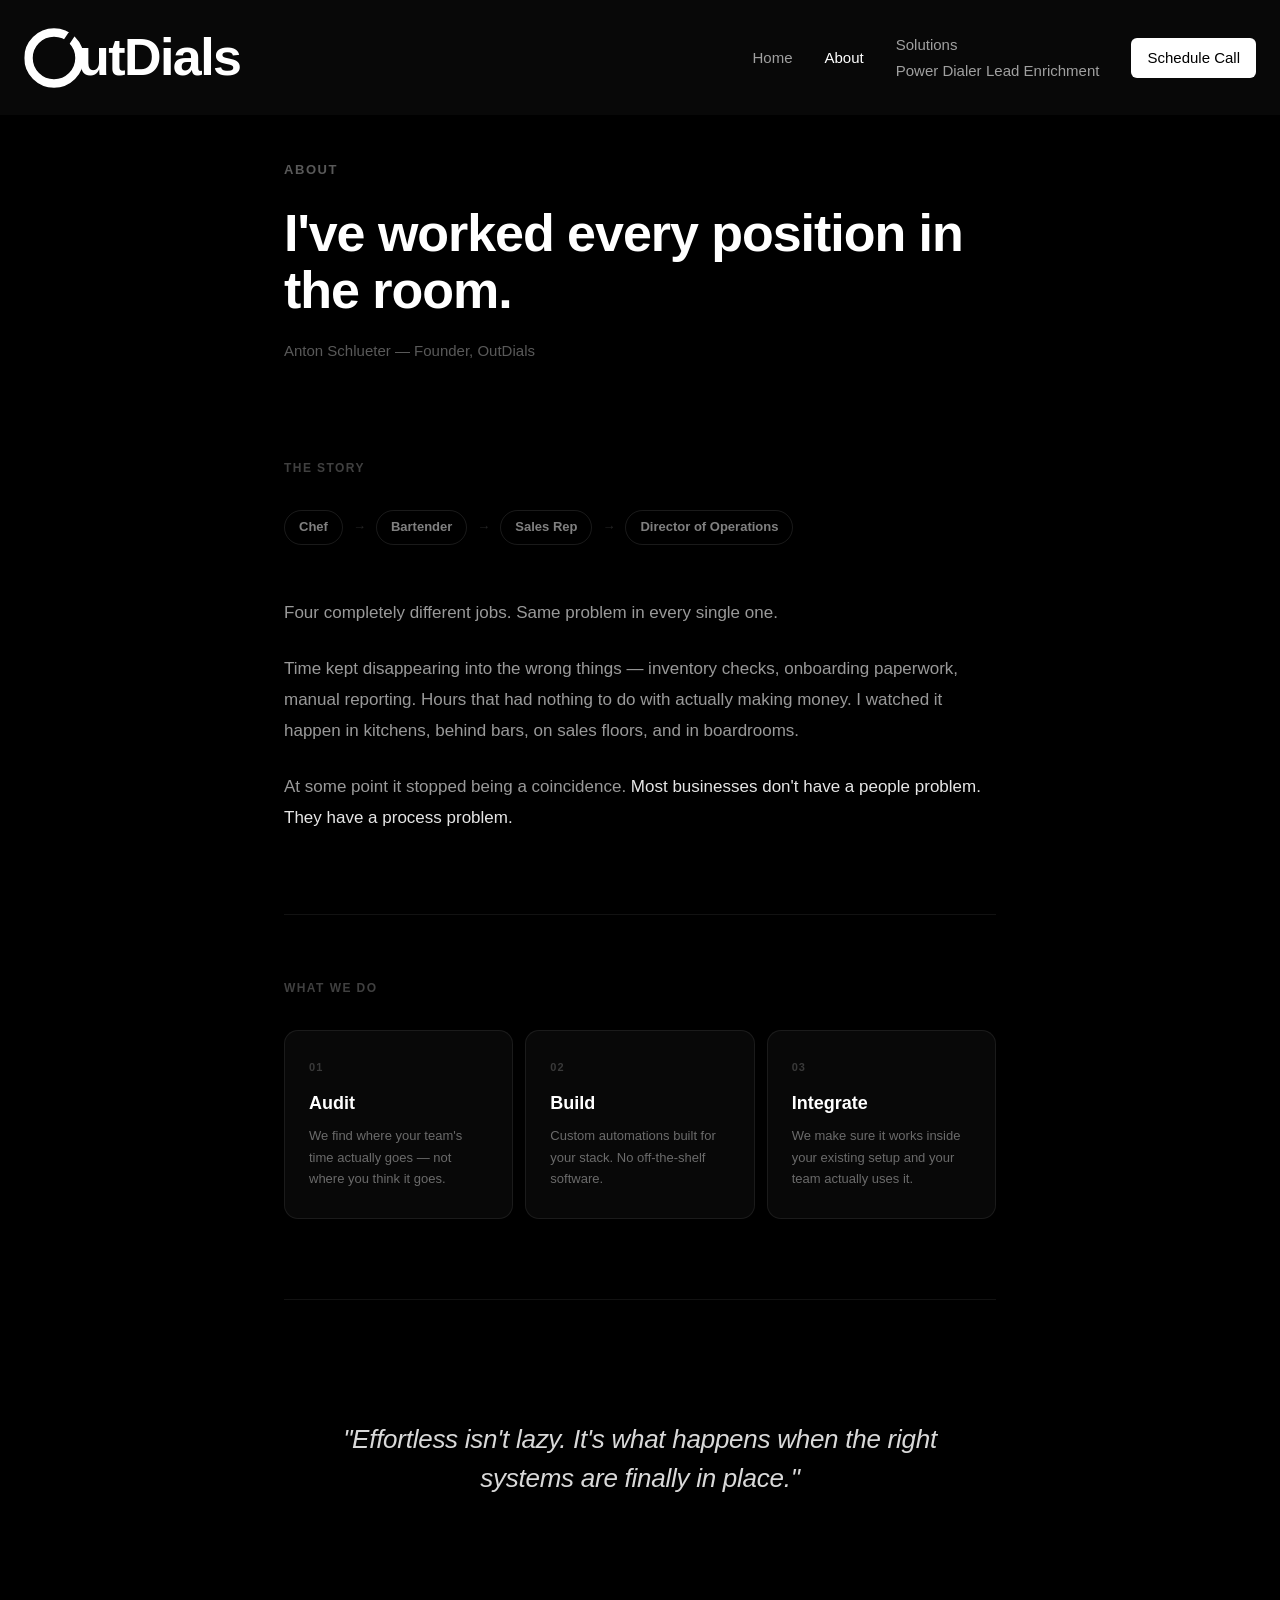
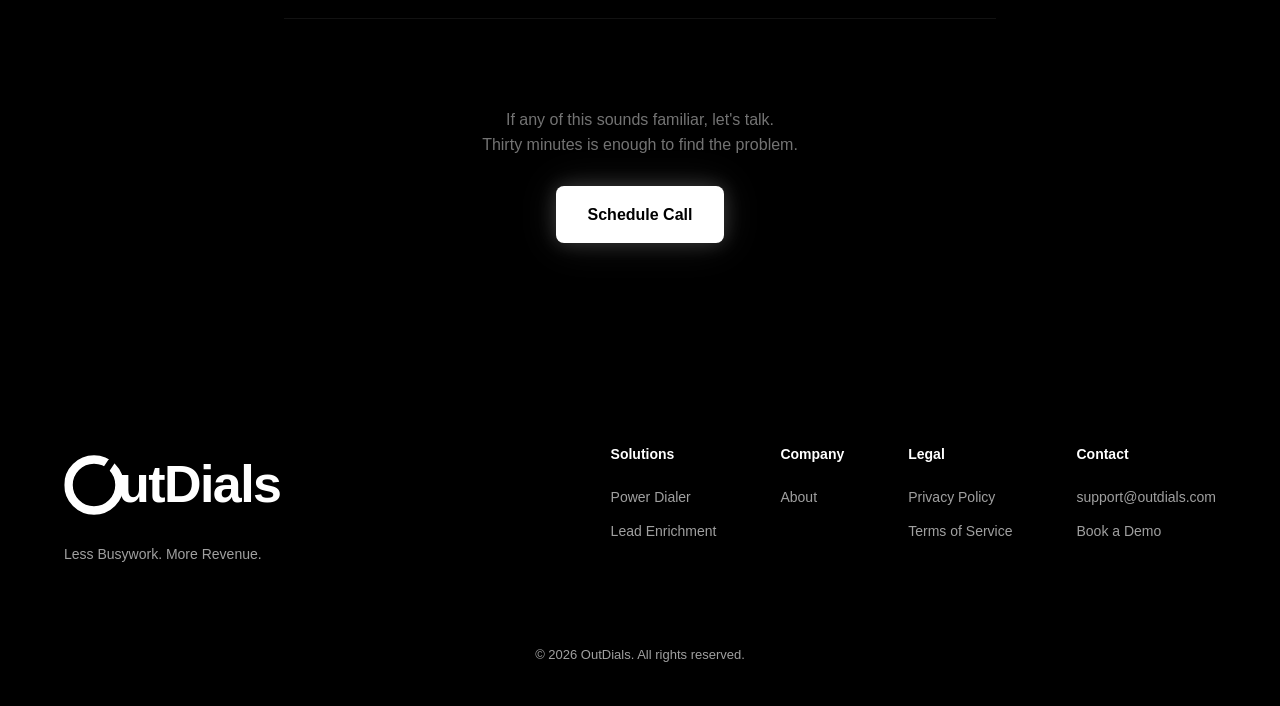
==== about.html @ f1658c29 "Update about.html" ====
<!DOCTYPE html>
<html lang="en">
<head>
    <meta charset="UTF-8">
    <meta name="viewport" content="width=device-width, initial-scale=1.0">
    <title>About — OutDials</title>
    <link rel="icon" href="icon.png">
    <link rel="stylesheet" href="styles.css">
    <style>
        /* ── Page wrapper ── */
        .about-page {
            max-width: 760px;
            margin: 0 auto;
            padding: 160px 24px 120px;
        }

        /* ── Hero ── */
        .about-hero {
            margin-bottom: 96px;
        }

        .about-hero-label {
            font-size: 13px;
            font-weight: 600;
            text-transform: uppercase;
            letter-spacing: 0.12em;
            color: rgba(255,255,255,0.35);
            margin-bottom: 24px;
        }

        .about-hero h1 {
            font-size: 52px;
            font-weight: 700;
            line-height: 1.1;
            letter-spacing: -0.02em;
            color: #ffffff;
            margin-bottom: 20px;
        }

        .about-hero-founder {
            font-size: 15px;
            color: rgba(255,255,255,0.35);
            font-weight: 400;
        }

        /* ── Divider ── */
        .about-divider {
            height: 1px;
            background: rgba(255,255,255,0.07);
            margin: 64px 0;
        }

        /* ── Story ── */
        .about-section {
            margin-bottom: 80px;
        }

        .about-section-label {
            font-size: 12px;
            font-weight: 600;
            text-transform: uppercase;
            letter-spacing: 0.12em;
            color: rgba(255,255,255,0.25);
            margin-bottom: 32px;
        }

        /* Career progression */
        .career-track {
            display: flex;
            align-items: center;
            gap: 0;
            margin-bottom: 48px;
            overflow-x: auto;
            padding-bottom: 4px;
        }

        .career-stop {
            display: flex;
            align-items: center;
            gap: 0;
            flex-shrink: 0;
        }

        .career-stop-label {
            font-size: 13px;
            font-weight: 600;
            color: rgba(255,255,255,0.5);
            white-space: nowrap;
            padding: 6px 14px;
            border: 1px solid rgba(255,255,255,0.1);
            border-radius: 100px;
            transition: all 0.2s;
        }

        .career-stop-label:hover {
            color: rgba(255,255,255,0.85);
            border-color: rgba(255,255,255,0.25);
        }

        .career-arrow {
            font-size: 13px;
            color: rgba(255,255,255,0.15);
            padding: 0 10px;
        }

        .about-body p {
            font-size: 17px;
            line-height: 1.85;
            color: rgba(255,255,255,0.6);
            margin-bottom: 24px;
        }

        .about-body p:last-child {
            margin-bottom: 0;
        }

        .about-body strong {
            color: rgba(255,255,255,0.9);
            font-weight: 500;
        }

        /* ── What we do ── */
        .about-pillars {
            display: flex;
            gap: 12px;
            flex-wrap: wrap;
            margin-bottom: 0;
        }

        .about-pillar {
            flex: 1;
            min-width: 180px;
            border: 1px solid rgba(255,255,255,0.08);
            border-radius: 14px;
            padding: 28px 24px;
            background: rgba(255,255,255,0.03);
            transition: all 0.25s ease;
        }

        .about-pillar:hover {
            border-color: rgba(255,255,255,0.16);
            background: rgba(255,255,255,0.05);
        }

        .pillar-number {
            font-size: 11px;
            font-weight: 700;
            letter-spacing: 0.1em;
            color: rgba(255,255,255,0.2);
            text-transform: uppercase;
            margin-bottom: 12px;
        }

        .pillar-title {
            font-size: 18px;
            font-weight: 600;
            color: #ffffff;
            margin-bottom: 8px;
        }

        .pillar-desc {
            font-size: 13px;
            color: rgba(255,255,255,0.4);
            line-height: 1.65;
        }

        /* ── Quote ── */
        .about-quote {
            padding: 56px 0;
            text-align: center;
        }

        .about-quote blockquote {
            font-size: 26px;
            font-weight: 500;
            line-height: 1.5;
            color: rgba(255,255,255,0.85);
            letter-spacing: -0.01em;
            max-width: 600px;
            margin: 0 auto;
            font-style: italic;
        }

        /* ── CTA ── */
        .about-cta {
            text-align: center;
            padding-top: 24px;
        }

        .about-cta p {
            font-size: 16px;
            color: rgba(255,255,255,0.45);
            margin-bottom: 28px;
            line-height: 1.6;
        }

        /* Animations */
        .fade-up {
            opacity: 0;
            transform: translateY(24px);
            transition: opacity 0.6s ease, transform 0.6s ease;
        }

        .fade-up.visible {
            opacity: 1;
            transform: translateY(0);
        }

        @media (max-width: 640px) {
            .about-hero h1 { font-size: 36px; }
            .about-quote blockquote { font-size: 20px; }
            .about-pillars { flex-direction: column; }
        }
    </style>
</head>
<body>

    <!-- Navigation -->
    <nav class="nav">
        <div class="nav-container">
            <a href="./" class="nav-logo">
                <span class="broken-o">
                    <svg viewBox="0 0 42 48" fill="none" xmlns="http://www.w3.org/2000/svg">
                        <defs>
                            <mask id="slitMask">
                                <rect width="42" height="48" fill="white"/>
                                <line x1="25" y1="20" x2="33" y2="8" stroke="black" stroke-width="5" stroke-linecap="round"/>
                            </mask>
                        </defs>
                        <circle cx="21" cy="24" r="18" stroke="currentColor" stroke-width="6" fill="none" mask="url(#slitMask)"/>
                    </svg>
                </span>
                <span class="logo-text">utDials</span>
            </a>
            <div class="nav-links">
                <a href="./">Home</a>
<a href="about.html" style="color: #ffffff;">About</a>
<div class="product-dropdown">
  <span class="dropdown-toggle" style="font-size: 15px !important; font-weight: 400 !important;">Solutions</span>
                    <div class="dropdown-menu">
                        <a href="product/dialer.html">Power Dialer</a>
                        <a href="product/enrichment.html">Lead Enrichment</a>
                    </div>
                </div>
                <a href="https://calendly.com/outdials/demo" target="_blank" class="nav-cta">Schedule Call</a>
            </div>
        </div>
    </nav>

    <main class="about-page">

        <!-- Hero -->
        <div class="about-hero fade-up">
            <p class="about-hero-label">About</p>
            <h1>I've worked every position in the room.</h1>
            <p class="about-hero-founder">Anton Schlueter — Founder, OutDials</p>
        </div>

        <!-- Story -->
        <div class="about-section fade-up">
            <p class="about-section-label">The Story</p>

            <div class="career-track">
                <div class="career-stop">
                    <span class="career-stop-label">Chef</span>
                </div>
                <span class="career-arrow">→</span>
                <div class="career-stop">
                    <span class="career-stop-label">Bartender</span>
                </div>
                <span class="career-arrow">→</span>
                <div class="career-stop">
                    <span class="career-stop-label">Sales Rep</span>
                </div>
                <span class="career-arrow">→</span>
                <div class="career-stop">
                    <span class="career-stop-label">Director of Operations</span>
                </div>
            </div>

            <div class="about-body">
                <p>Four completely different jobs. Same problem in every single one.</p>
                <p>Time kept disappearing into the wrong things — inventory checks, onboarding paperwork, manual reporting. Hours that had nothing to do with actually making money. I watched it happen in kitchens, behind bars, on sales floors, and in boardrooms.</p>
                <p>At some point it stopped being a coincidence. <strong>Most businesses don't have a people problem. They have a process problem.</strong></p>
            </div>
        </div>

        <div class="about-divider"></div>

        <!-- What OutDials Is -->
        <div class="about-section fade-up">
            <p class="about-section-label">What We Do</p>
            <div class="about-pillars">
                <div class="about-pillar">
                    <p class="pillar-number">01</p>
                    <p class="pillar-title">Audit</p>
                    <p class="pillar-desc">We find where your team's time actually goes — not where you think it goes.</p>
                </div>
                <div class="about-pillar">
                    <p class="pillar-number">02</p>
                    <p class="pillar-title">Build</p>
                    <p class="pillar-desc">Custom automations built for your stack. No off-the-shelf software.</p>
                </div>
                <div class="about-pillar">
                    <p class="pillar-number">03</p>
                    <p class="pillar-title">Integrate</p>
                    <p class="pillar-desc">We make sure it works inside your existing setup and your team actually uses it.</p>
                </div>
            </div>
        </div>

        <div class="about-divider"></div>

        <!-- Philosophy -->
        <div class="about-quote fade-up">
            <blockquote>"Effortless isn't lazy. It's what happens when the right systems are finally in place."</blockquote>
        </div>

        <div class="about-divider"></div>

        <!-- CTA -->
        <div class="about-cta fade-up">
            <p>If any of this sounds familiar, let's talk.<br>Thirty minutes is enough to find the problem.</p>
            <a href="https://calendly.com/outdials/demo" target="_blank" rel="noopener noreferrer" class="btn-primary glow-button">
                Schedule Call
            </a>
        </div>

    </main>

    <!-- Footer -->
    <footer class="footer">
        <div class="container">
            <div class="footer-content">
                <div class="footer-brand">
                    <a href="./" class="nav-logo">
                        <span class="broken-o">
                            <svg viewBox="0 0 42 48" fill="none" xmlns="http://www.w3.org/2000/svg">
                                <defs>
                                    <mask id="slitMaskFooter">
                                        <rect width="42" height="48" fill="white"/>
                                        <line x1="25" y1="20" x2="33" y2="8" stroke="black" stroke-width="5" stroke-linecap="round"/>
                                    </mask>
                                </defs>
                                <circle cx="21" cy="24" r="18" stroke="currentColor" stroke-width="6" fill="none" mask="url(#slitMaskFooter)"/>
                            </svg>
                        </span>
                        <span class="logo-text">utDials</span>
                    </a>
                    <p>Less Busywork. More Revenue.</p>
                </div>
                <div class="footer-links">
                    <div class="footer-column">
                        <h4>Solutions</h4>
                        <a href="product/dialer.html">Power Dialer</a>
                        <a href="product/enrichment.html">Lead Enrichment</a>
                    </div>
                    <div class="footer-column">
                        <h4>Company</h4>
                        <a href="about.html">About</a>
                    </div>
                    <div class="footer-column">
                        <h4>Legal</h4>
                        <a href="/privacy.html">Privacy Policy</a>
                        <a href="/terms.html">Terms of Service</a>
                    </div>
                    <div class="footer-column">
                        <h4>Contact</h4>
                        <a href="mailto:support@outdials.com">support@outdials.com</a>
                        <a href="https://calendly.com/outdials/demo" target="_blank">Book a Demo</a>
                    </div>
                </div>
            </div>
            <div class="footer-bottom">
                <p>&copy; 2026 OutDials. All rights reserved.</p>
            </div>
        </div>
    </footer>

    <script>
        /* ── Nav dropdown ── */
        const productDropdown = document.querySelector('.product-dropdown');
        const dropdownToggle = document.querySelector('.dropdown-toggle');

        dropdownToggle.addEventListener('click', () => {
            productDropdown.classList.toggle('active');
        });

        document.addEventListener('click', (e) => {
            if (!productDropdown.contains(e.target)) {
                productDropdown.classList.remove('active');
            }
        });

        /* ── Scroll fade-up ── */
        const observer = new IntersectionObserver((entries) => {
            entries.forEach(entry => {
                if (entry.isIntersecting) {
                    entry.target.classList.add('visible');
                    observer.unobserve(entry.target);
                }
            });
        }, { threshold: 0.1 });

        document.querySelectorAll('.fade-up').forEach(el => observer.observe(el));
    </script>
</body>
</html>
---- styles.css ----
/* ===============================================
   OUTDIALS LANDING PAGE - UPDATED STYLES V6
   =============================================== */

:root {
    --spring: cubic-bezier(0.16, 1, 0.3, 1);
    --bg-dark: #000000;
    --bg-secondary: #0a0a0a;
    --bg-card: #111111;
    --text-primary: #ffffff;
    --text-secondary: #a0a0a0;
    --border-subtle: rgba(255, 255, 255, 0.1);
    --accent-white: #ffffff;
    --accent-green: #10b981;
    --accent-red: #ef4444;
    --accent-orange: #fbbf24;
}

* { margin: 0; padding: 0; box-sizing: border-box; }
html { scroll-behavior: smooth; }
body {
    font-family: -apple-system, BlinkMacSystemFont, "Segoe UI", Roboto, "Helvetica Neue", Arial, sans-serif;
    background: var(--bg-dark);
    color: var(--text-primary);
    line-height: 1.6;
    overflow-x: hidden;
}
.container { max-width: 1200px; margin: 0 auto; padding: 0 24px; }

.glow-text { text-shadow: 0 0 20px rgba(255,255,255,0.15), 0 0 40px rgba(255,255,255,0.1), 0 0 60px rgba(255,255,255,0.05); }
.glow-button { box-shadow: 0 0 20px rgba(255,255,255,0.2), 0 0 40px rgba(255,255,255,0.1); }
.glow { text-shadow: 0 0 20px rgba(255,255,255,0.3), 0 0 40px rgba(255,255,255,0.2), 0 0 60px rgba(255,255,255,0.1); }

/* NAV */
.nav { position: fixed; top: 0; left: 0; right: 0; background: rgba(10,10,10,0.8); backdrop-filter: blur(20px); -webkit-backdrop-filter: blur(20px); z-index: 1000; padding: 16px 0; transition: all 0.3s var(--spring); }
.nav-container { max-width: 1400px; margin: 0 auto; padding: 0 24px; display: flex; justify-content: space-between; align-items: center; }
.nav-logo { display: flex; align-items: center; gap: 0; font-size: 52px; font-weight: 700; color: var(--text-primary); text-decoration: none; }
.logo-text { letter-spacing: -0.03em; margin-left: -6px; }
.broken-o { display: inline-flex; align-items: center; justify-content: center; }
.broken-o svg { width: 60px; height: 68px; color: var(--text-primary); }
.nav-links { display: flex; gap: 32px; align-items: center; }
.nav-links a, .nav-links .dropdown-toggle { color: var(--text-secondary); text-decoration: none; font-size: 15px; font-weight: 400; transition: color 0.2s var(--spring); }
.nav-links a:hover { color: var(--text-primary); }
.nav-cta { padding: 8px 16px; background: var(--accent-white); color: var(--bg-dark) !important; border-radius: 6px; font-weight: 500; }
.nav-cta:hover { background: rgba(255,255,255,0.9); }

/* HERO */
.hero { padding: 160px 0 120px; min-height: 100vh; display: flex; align-items: center; }

.hero-trial-pill {
    display: inline-flex;
    align-items: center;
    gap: 8px;
    padding: 7px 16px;
    border-radius: 99px;
    border: none;
    background: transparent;
    font-size: 17px;
    font-weight: 600;
    color: var(--text-primary);
    margin-bottom: 28px;
    letter-spacing: 0.01em;
    animation: pillPulse 4s ease-in-out infinite;
}

.trial-pill-dot {
    width: 6px;
    height: 6px;
    border-radius: 50%;
    background: var(--accent-green);
    box-shadow: 0 0 6px rgba(16, 185, 129, 0.8);
    animation: dotPulse 2s ease-in-out infinite;
    flex-shrink: 0;
}

@keyframes pillPulse {
    0%, 100% { opacity: 0.75; }
    50% { opacity: 1; }
}

@keyframes dotPulse {
    0%, 100% { opacity: 1; transform: scale(1); }
    50% { opacity: 0.5; transform: scale(0.8); }
}

.tier-trial-note {
    font-size: 12px;
    color: rgba(255, 255, 255, 0.25);
    text-align: center;
    margin: 6px 0 0 0;
}
.hero-container { max-width: 1200px; margin: 0 auto; padding: 0 24px; }
.hero-content { max-width: 800px; margin: 0 auto; text-align: center; }
.hero-title { font-size: 72px; font-weight: 700; line-height: 1.1; margin-bottom: 24px; letter-spacing: -0.02em; text-shadow: 0 0 20px rgba(255,255,255,0.3), 0 0 40px rgba(255,255,255,0.2), 0 0 60px rgba(255,255,255,0.1); }
.hero-subtitle { font-size: 20px; color: var(--text-secondary); margin-bottom: 48px; line-height: 1.6; }
.btn-primary { display: inline-block; padding: 16px 32px; background: var(--accent-white); color: var(--bg-dark); text-decoration: none; border-radius: 8px; font-weight: 600; font-size: 16px; transition: all 0.2s var(--spring); }
.btn-primary:hover { background: rgba(255,255,255,0.9); transform: translateY(-2px); }
.btn-large { padding: 20px 48px; font-size: 18px; }
.hero-subtext { margin-top: 24px; font-size: 14px; color: var(--text-secondary); }

/* TRUST BAR */
.trust-bar { padding: 60px 0; }
.trust-container { max-width: 1400px; margin: 0 auto; padding: 0 24px; text-align: center; }
.trust-label { font-size: 14px; color: var(--text-secondary); text-transform: uppercase; letter-spacing: 0.1em; margin-bottom: 32px; }
.trust-ticker-wrapper { overflow: hidden; position: relative; }
.trust-ticker { display: flex; gap: 80px; }
.trust-logo { height: 40px; width: auto; object-fit: contain; opacity: 0.9; transition: all 0.4s var(--spring); }
.trust-logo:hover { opacity: 1; transform: scale(1.1); }

/* DEMO SECTION */
.section-demo { padding: 120px 0 80px; opacity: 1; transform: translateY(0); transition: opacity 0.8s var(--spring), transform 0.8s var(--spring); }
.section-demo.visible { opacity: 1; transform: translateY(0); }
.section-title { font-size: 48px; font-weight: 700; text-align: center; margin-bottom: 16px; }
.section-subtitle { font-size: 18px; color: var(--text-secondary); text-align: center; margin-bottom: 64px; }
.demo-race-container { max-width: 1000px; margin: 0 auto; }
.demo-race-grid { display: grid; grid-template-columns: repeat(3, 1fr); gap: 24px; margin-bottom: 80px; }
.demo-card-wrapper { opacity: 1; transform: translateY(0); transition: opacity 0.6s var(--spring), transform 0.6s var(--spring); }
.demo-card-wrapper.visible { opacity: 1; transform: translateY(0); }
.demo-card { background: var(--bg-card); border: 2px solid var(--border-subtle); border-radius: 12px; padding: 24px; transition: all 0.3s var(--spring); }
.demo-card-status { display: flex; align-items: center; gap: 8px; margin-bottom: 20px; padding: 8px 12px; border-radius: 6px; font-size: 14px; font-weight: 500; }
.demo-card-status.ringing { background: rgba(255,255,255,0.05); border: 1px solid rgba(255,255,255,0.2); color: var(--text-secondary); }
.demo-status-dot { width: 8px; height: 8px; border-radius: 50%; background: var(--text-secondary); animation: pulse 2s ease-in-out infinite; }
@keyframes pulse { 0%, 100% { opacity: 1; } 50% { opacity: 0.4; } }
.demo-card-status.answered { background: rgba(16,185,129,0.1); border: 1px solid rgba(16,185,129,0.3); color: var(--accent-green); }
.demo-card-status.answered .demo-status-dot { background: var(--accent-green); animation: none; }
.demo-card-status.failed { background: rgba(239,68,68,0.1); border: 1px solid rgba(239,68,68,0.3); color: var(--accent-red); }
.demo-card-status.amd { background: rgba(251,191,36,0.1); border: 1px solid rgba(251,191,36,0.3); color: var(--accent-orange); }
.demo-card-name { font-size: 18px; font-weight: 600; margin-bottom: 8px; }
.demo-card-company { font-size: 14px; color: var(--text-secondary); margin-bottom: 16px; }
.demo-card-detail { font-size: 13px; color: var(--text-secondary); margin-bottom: 4px; }

/* WORKFLOW */
.workflow-container { position: relative; max-width: 1200px; margin: 0 auto; padding: 60px 0 100px; }
.workflow-line { position: absolute; top: 60px; left: 0; width: 100%; height: 200px; z-index: 1; }
.workflow-steps { position: relative; display: flex; justify-content: space-between; padding: 0 60px; z-index: 2; }
.workflow-step { flex: 1; display: flex; flex-direction: column; align-items: center; text-align: center; cursor: pointer; position: relative; }
.workflow-number { width: 64px; height: 64px; border-radius: 50%; background: var(--bg-dark); border: 3px solid var(--accent-white); display: flex; align-items: center; justify-content: center; font-weight: 700; font-size: 24px; transition: all 0.3s var(--spring); position: relative; z-index: 3; box-shadow: 0 0 0 8px var(--bg-dark); }
.workflow-step:hover .workflow-number { background: var(--accent-white); color: var(--bg-dark); transform: scale(1.15); }
.workflow-label { font-size: 16px; font-weight: 600; margin-top: 80px; margin-bottom: 12px; white-space: nowrap; }
.workflow-description { max-width: 260px; font-size: 14px; line-height: 1.6; color: var(--text-secondary); opacity: 0; max-height: 0; overflow: hidden; transition: all 0.4s var(--spring); }
.workflow-step.active .workflow-description { opacity: 1; max-height: 200px; margin-top: 8px; }
.workflow-step.active .workflow-number { background: var(--accent-white); color: var(--bg-dark); }

/* FEATURES SCROLLJACKING */
.section-features-scrolljack { position: relative; height: 500vh; }
.features-scrolljack-container { position: sticky; top: 0; height: 100vh; overflow: hidden; }
.feature-panel { position: absolute; top: 0; left: 0; width: 100%; height: 100vh; display: flex; align-items: center; justify-content: center; opacity: 0; pointer-events: none; transition: opacity 0.6s var(--spring); padding: 80px 24px; }
.feature-panel.active { opacity: 1; pointer-events: all; z-index: 2; }
.feature-panel-content { max-width: 1400px; width: 100%; display: grid; grid-template-columns: 40% 60%; gap: 80px; align-items: center; }
.feature-panel-left { padding-right: 40px; }
.feature-icon-large { width: 80px; height: 80px; background: transparent; border-radius: 0; display: flex; align-items: center; justify-content: center; margin-bottom: 32px; }
.feature-icon-large svg { color: var(--accent-white); }
.feature-panel-left h2 { font-size: 48px; font-weight: 700; margin-bottom: 24px; }
.feature-description { font-size: 18px; line-height: 1.8; color: var(--text-secondary); }
.feature-panel-right { display: flex; align-items: center; justify-content: center; }

/* INSTANT BRIDGE */
.instant-bridge-visual { display: flex; align-items: center; gap: 40px; }
.iphone-mockup { width: 280px; background: linear-gradient(145deg, #2a2a2a 0%, #1a1a1a 100%); border: 4px solid rgba(255,255,255,0.12); border-radius: 40px; padding: 14px; box-shadow: 0 25px 70px rgba(0,0,0,0.6); position: relative; }
.iphone-mockup.vibrating { animation: vibrate 0.3s ease-in-out infinite; }
@keyframes vibrate { 0%, 100% { transform: translate(0,0); } 25% { transform: translate(-2px,-2px); } 50% { transform: translate(2px,2px); } 75% { transform: translate(-2px,2px); } }
.iphone-notch { position: absolute; top: 18px; left: 50%; transform: translateX(-50%); width: 100px; height: 28px; background: #000; border-radius: 0 0 18px 18px; z-index: 10; }
.iphone-notch::before { content: ''; position: absolute; top: 8px; left: 50%; transform: translateX(-50%); width: 8px; height: 8px; background: #1a1a1a; border-radius: 50%; }
.iphone-screen { background: linear-gradient(180deg, #0d0d0d 0%, #000 100%); border-radius: 26px; min-height: 520px; display: flex; flex-direction: column; padding: 50px 20px 24px; }
.phone-status-bar { display: flex; justify-content: space-between; align-items: center; font-size: 14px; color: var(--text-primary); margin-bottom: 30px; }
.status-icons { display: flex; gap: 8px; }
.status-icons svg { color: var(--text-primary); }
.phone-caller-section { flex: 1; display: flex; flex-direction: column; align-items: center; justify-content: center; gap: 16px; }
.caller-label { font-size: 18px; font-weight: 600; color: var(--text-primary); }
.caller-number { font-size: 16px; color: var(--text-secondary); font-family: 'Courier New', monospace; }
.caller-name { font-size: 18px; font-weight: 600; color: var(--text-primary); }
.transfer-text { color: var(--text-secondary); font-size: 18px; }
.connected-text { color: var(--accent-green); }
.phone-icon { display: flex; align-items: center; justify-content: center; }
.phone-icon svg { color: var(--text-primary); }
.phone-action-buttons { display: flex; justify-content: center; gap: 50px; margin-top: 30px; }
.phone-btn { width: 70px; height: 70px; border-radius: 50%; display: flex; align-items: center; justify-content: center; cursor: pointer; transition: all 0.3s var(--spring); }
.btn-icon { font-size: 28px; font-weight: 700; }
.decline-btn { background: rgba(239,68,68,0.15); border: 3px solid var(--accent-red); color: var(--accent-red); }
.accept-btn { background: rgba(16,185,129,0.15); border: 3px solid var(--accent-green); color: var(--accent-green); }
.accept-btn.flashing { animation: flashButton 1.5s ease-in-out infinite; }
@keyframes flashButton { 0%, 100% { background: rgba(16,185,129,0.15); box-shadow: 0 0 0 0 rgba(16,185,129,0.4); } 50% { background: rgba(16,185,129,0.3); box-shadow: 0 0 0 12px rgba(16,185,129,0); } }
.accept-btn.pressed { background: var(--accent-green); transform: scale(0.9); }
.bridge-connection { display: flex; flex-direction: column; align-items: center; gap: 16px; opacity: 0; transition: opacity 0.4s var(--spring); }
.bridge-connection.visible { opacity: 1; }
.bridge-arrow { font-size: 48px; font-weight: 300; color: rgba(255,255,255,0.6); }
.latency-badge { font-size: 16px; font-weight: 700; color: var(--accent-white); padding: 4px 0; }

/* AMD */
.amd-visual-container { display: flex; flex-direction: column; align-items: center; gap: 60px; }
.amd-filter-3d { position: relative; width: 300px; height: 350px; }
.filter-svg-3d { width: 100%; height: 100%; }
.number-balls-wrapper { position: absolute; top: 0; left: 50%; transform: translateX(-50%); width: 100%; height: 100%; pointer-events: none; }
.number-ball { position: absolute; top: 40px; left: 50%; transform: translateX(-50%); width: 40px; height: 40px; background: linear-gradient(135deg, rgba(255,255,255,0.35), rgba(255,255,255,0.2)); border: 2px solid rgba(255,255,255,0.5); border-radius: 50%; display: flex; align-items: center; justify-content: center; font-size: 18px; font-weight: 700; color: var(--text-primary); opacity: 0; box-shadow: 0 4px 12px rgba(0,0,0,0.3); }
.amd-jars-row { display: flex; gap: 50px; }
.amd-jar-item { display: flex; flex-direction: column; align-items: center; gap: 16px; }
.jar-glass { width: 120px; height: 160px; background: rgba(255,255,255,0.03); border: 3px solid var(--border-subtle); border-radius: 12px 12px 20px 20px; position: relative; overflow: hidden; display: flex; align-items: center; justify-content: center; box-shadow: inset 0 2px 8px rgba(0,0,0,0.3), 0 4px 12px rgba(0,0,0,0.2); }
.jar-glass::before { content: ''; position: absolute; top: 0; left: 10%; right: 10%; height: 8px; background: rgba(255,255,255,0.1); border-radius: 4px 4px 0 0; z-index: 5; }
.jar-liquid { position: absolute; bottom: 0; left: 0; right: 0; height: 0%; transition: height 0.6s var(--spring); }
.busy-jar .jar-glass { border-color: rgba(239,68,68,0.4); }
.busy-jar .jar-liquid { background: linear-gradient(to top, rgba(239,68,68,0.4), rgba(239,68,68,0.15)); }
.voicemail-jar .jar-glass { border-color: rgba(251,191,36,0.4); }
.voicemail-jar .jar-liquid { background: linear-gradient(to top, rgba(251,191,36,0.4), rgba(251,191,36,0.15)); }
.human-jar .jar-glass { border-color: rgba(16,185,129,0.4); }
.human-jar .jar-liquid { background: linear-gradient(to top, rgba(16,185,129,0.4), rgba(16,185,129,0.15)); }
.jar-count { font-size: 48px; font-weight: 700; z-index: 2; transition: color 0.3s var(--spring); }
.busy-jar .jar-count { color: var(--accent-red); }
.voicemail-jar .jar-count { color: var(--accent-orange); }
.human-jar .jar-count { color: var(--accent-green); }
.jar-label { font-size: 14px; font-weight: 600; color: var(--text-secondary); text-transform: uppercase; letter-spacing: 0.05em; }

/* TCPA */
.tcpa-map-container { position: relative; width: 100%; max-width: 700px; }
.timezone-map-image { width: 100%; height: auto; }
.compliance-badges-row { display: flex; justify-content: center; gap: 24px; margin-top: 40px; flex-wrap: wrap; }
.badge-item { display: flex; align-items: center; gap: 8px; font-size: 14px; font-weight: 600; color: var(--accent-green); padding: 12px 20px; border-radius: 24px; background: rgba(16,185,129,0.1); border: 1px solid rgba(16,185,129,0.3); animation: badgePulse 3s ease-in-out infinite; }
.badge-item:nth-child(2) { animation-delay: 1s; }
.badge-item:nth-child(3) { animation-delay: 2s; }
@keyframes badgePulse { 0%, 100% { box-shadow: 0 0 0 0 rgba(16,185,129,0.4); } 50% { box-shadow: 0 0 20px rgba(16,185,129,0.6); } }
.badge-item svg { flex-shrink: 0; }

/* NUMBER ROTATION */
.number-rotation-table { width: 100%; max-width: 750px; }
.number-table-wrapper { overflow: hidden; }
.number-header-row { display: grid; grid-template-columns: 2fr 1.2fr 1.4fr 1.2fr; gap: 16px; padding: 18px 28px; }
.header-col { font-size: 13px; font-weight: 700; text-transform: uppercase; letter-spacing: 0.05em; color: var(--text-secondary); text-align: center; }
.number-data-row { display: grid; grid-template-columns: 2fr 1.2fr 1.4fr 1.2fr; gap: 16px; padding: 16px 28px; transition: background 0.2s var(--spring); }
.number-data-row:hover { background: rgba(255,255,255,0.03); }
.number-data-row.flagged-row { background: rgba(239,68,68,0.04); }
.number-data-row.replacing-row { background: rgba(251,191,36,0.04); }
.data-col { display: flex; align-items: center; justify-content: center; font-size: 15px; }
.number-col { font-family: 'Courier New', monospace; font-weight: 600; }
.status-tag { display: inline-block; padding: 5px 12px; border-radius: 14px; font-size: 12px; font-weight: 700; text-transform: uppercase; }
.status-tag.active { background: rgba(16,185,129,0.15); color: var(--accent-green); }
.status-tag.flagged { background: rgba(239,68,68,0.15); color: var(--accent-red); }
.status-tag.replacing { background: rgba(251,191,36,0.15); color: var(--accent-orange); }
.status-tag.pulsing { animation: statusPulseSubtle 2.5s ease-in-out infinite; }
@keyframes statusPulseSubtle { 0%, 100% { opacity: 1; } 50% { opacity: 0.6; } }

/* ANALYTICS */
.analytics-visual { width: 100%; }
.analytics-graph-grid { display: grid; grid-template-columns: repeat(4, 1fr); gap: 40px; }
.analytics-chart { display: flex; flex-direction: column; align-items: center; gap: 16px; }
.chart-label { font-size: 13px; color: var(--text-secondary); text-transform: uppercase; letter-spacing: 0.05em; }
.chart-bar-container { width: 70px; height: 220px; background: rgba(255,255,255,0.05); border-radius: 8px; display: flex; align-items: flex-end; overflow: hidden; border: 1px solid var(--border-subtle); }
.chart-bar { width: 100%; height: 0; background: linear-gradient(to top, var(--accent-white), rgba(255,255,255,0.6)); border-radius: 8px 8px 0 0; transition: height 1.2s cubic-bezier(0.34, 1.56, 0.64, 1); }
.feature-panel.active .chart-bar { height: var(--chart-height); }
.chart-value { font-size: 24px; font-weight: 700; color: var(--accent-white); }

/* SCROLL PROGRESS */
.scroll-progress { position: fixed; right: 40px; top: 50%; transform: translateY(-50%); display: flex; flex-direction: column; gap: 12px; z-index: 100; opacity: 0; pointer-events: none; transition: opacity 0.3s var(--spring); }
.section-features-scrolljack.in-view .scroll-progress { opacity: 1; pointer-events: all; }
.progress-dot { width: 12px; height: 12px; border-radius: 50%; background: rgba(255,255,255,0.2); transition: all 0.3s var(--spring); cursor: pointer; }
.progress-dot:hover { background: rgba(255,255,255,0.5); transform: scale(1.2); }
.progress-dot.active { background: var(--accent-white); transform: scale(1.3); }
/* ===============================================
   PRICING - NEW TIERED (FRAMER-STYLE)
   =============================================== */

.section-pricing {
    padding: 120px 0;
    position: relative;
    background: var(--bg-dark);
}

/* Toggle */
.pricing-toggle-row {
    display: flex;
    align-items: center;
    justify-content: center;
    gap: 14px;
    margin-bottom: 56px;
}

.toggle-label {
    font-size: 15px;
    color: var(--text-secondary);
    font-weight: 500;
    transition: color 0.2s;
}

.toggle-label-annual {
    display: flex;
    align-items: center;
    gap: 8px;
}

.toggle-save-badge {
    font-size: 11px;
    font-weight: 700;
    text-transform: uppercase;
    letter-spacing: 0.06em;
    padding: 3px 8px;
    border-radius: 20px;
    background: rgba(16, 185, 129, 0.15);
    color: var(--accent-green);
    border: 1px solid rgba(16, 185, 129, 0.3);
}

.pricing-toggle-switch {
    position: relative;
    cursor: pointer;
}

.pricing-toggle-switch input {
    opacity: 0;
    width: 0;
    height: 0;
    position: absolute;
}

.toggle-track {
    display: block;
    width: 46px;
    height: 26px;
    background: rgba(255,255,255,0.08);
    border: 1px solid rgba(255,255,255,0.12);
    border-radius: 99px;
    position: relative;
    transition: background 0.25s, box-shadow 0.25s;
}

.pricing-toggle-switch input:checked + .toggle-track {
    background: rgba(37, 99, 235, 0.25);
    border-color: rgba(37, 99, 235, 0.5);
    box-shadow: 0 0 14px rgba(37, 99, 235, 0.35), 0 0 28px rgba(37, 99, 235, 0.15);
}

.toggle-thumb {
    position: absolute;
    top: 3px;
    left: 3px;
    width: 18px;
    height: 18px;
    background: #fff;
    border-radius: 50%;
    transition: transform 0.25s cubic-bezier(0.34,1.56,0.64,1);
    box-shadow: 0 1px 4px rgba(0,0,0,0.4);
}

.pricing-toggle-switch input:checked + .toggle-track .toggle-thumb {
    transform: translateX(20px);
    background: #93c5fd;
}

/* Cards Grid */
.pricing-cards-grid {
    display: grid;
    grid-template-columns: repeat(3, 1fr);
    gap: 16px;
    max-width: 1100px;
    margin: 0 auto;
    align-items: stretch;
}

/* Individual Card */
.pricing-tier-card {
    background: #0e0e0e;
    border: 1px solid rgba(255,255,255,0.08);
    border-radius: 16px;
    padding: 32px 28px 28px;
    display: flex;
    flex-direction: column;
    position: relative;
    transition: border-color 0.2s, box-shadow 0.2s;
}

.pricing-tier-card:hover {
    border-color: rgba(255,255,255,0.14);
    box-shadow: 0 8px 40px rgba(0,0,0,0.4);
}

/* Highlighted (Pro) — deep blue glow radiates from the card body */
.tier-highlighted {
    background: radial-gradient(ellipse at 50% 120%, rgba(37,99,235,0.18) 0%, rgba(37,99,235,0.06) 50%, transparent 75%), #0e0e0e;
    border-color: rgba(37,99,235,0.3);
    box-shadow:
        0 0 0 1px rgba(37,99,235,0.15),
        0 4px 24px rgba(37,99,235,0.15),
        0 16px 64px rgba(37,99,235,0.12),
        0 32px 80px rgba(37,99,235,0.06);
}

.tier-highlighted:hover {
    border-color: rgba(37,99,235,0.45);
    box-shadow:
        0 0 0 1px rgba(37,99,235,0.25),
        0 4px 32px rgba(37,99,235,0.22),
        0 16px 64px rgba(37,99,235,0.16),
        0 32px 80px rgba(37,99,235,0.1);
}

/* Enterprise card */
.tier-pro {
    background: #0e0e0e;
}

/* Header */
.tier-header {
    margin-bottom: 16px;
}

.tier-name {
    font-size: 26px;
    font-weight: 700;
    color: var(--text-primary);
    letter-spacing: -0.02em;
}

.tier-divider {
    height: 1px;
    background: rgba(255,255,255,0.07);
    margin: 20px 0;
}

/* Price block — no dividers above/below */
.tier-price-block {
    margin-bottom: 20px;
}

.tier-price {
    display: flex;
    align-items: baseline;
    gap: 2px;
    margin-bottom: 6px;
}

.price-currency {
    font-size: 22px;
    font-weight: 600;
    color: var(--text-primary);
    align-self: flex-start;
    margin-top: 8px;
}

.price-number {
    font-size: 64px;
    font-weight: 700;
    letter-spacing: -3px;
    color: var(--text-primary);
    line-height: 1;
    transition: opacity 0.2s;
}

.price-period {
    font-size: 16px;
    color: var(--text-secondary);
    font-weight: 400;
    margin-left: 4px;
}

.price-annual-note {
    font-size: 13px;
    color: var(--text-secondary);
    min-height: 20px;
}

/* Features list — flex:1 makes all cards same height */
.tier-features {
    list-style: none;
    padding: 0;
    margin: 0 0 24px 0;
    display: flex;
    flex-direction: column;
    gap: 13px;
    flex: 1;
}

.tier-features li {
    display: flex;
    align-items: flex-start;
    gap: 10px;
    font-size: 14px;
    color: var(--text-primary);
    line-height: 1.4;
}

/* Invisible spacer items to push support row to bottom and equalize heights */
.feat-spacer {
    flex: 1;
    pointer-events: none;
}




.feat-check {
    color: var(--accent-green);
    font-weight: 700;
    flex-shrink: 0;
    font-size: 13px;
    margin-top: 1px;
}

/* CTAs */
.tier-cta {
    display: block;
    width: 100%;
    text-align: center;
    padding: 13px 20px;
    border-radius: 10px;
    font-size: 15px;
    font-weight: 600;
    text-decoration: none;
    transition: all 0.2s var(--spring);
    margin-bottom: 12px;
}

.tier-cta-ghost {
    background: rgba(255,255,255,0.06);
    color: var(--text-primary);
    border: 1px solid rgba(255,255,255,0.12);
}

.tier-cta-ghost:hover {
    background: rgba(255,255,255,0.1);
    border-color: rgba(255,255,255,0.2);
}

.tier-cta-primary {
    background: rgba(37, 99, 235, 0.15);
    color: #93c5fd;
    border: 1px solid rgba(37, 99, 235, 0.4);
    box-shadow: 0 0 16px rgba(37, 99, 235, 0.2);
}

.tier-cta-primary:hover {
    background: rgba(37, 99, 235, 0.25);
    border-color: rgba(37, 99, 235, 0.6);
    box-shadow: 0 0 24px rgba(37, 99, 235, 0.35);
    transform: translateY(-1px);
}

.tier-editor-note {
    font-size: 12px;
    color: rgba(255,255,255,0.25);
    text-align: center;
    margin: 0;
}

/* Responsive */
@media (max-width: 900px) {
    .pricing-cards-grid {
        grid-template-columns: 1fr;
        max-width: 440px;
        margin: 0 auto;
    }
}

/* FAQ */
.section-faq { padding: 120px 0; }
.section-faq .section-title { margin-bottom: 60px; }
.faq-container { max-width: 800px; margin: 0 auto; }
.faq-item { border: 1px solid var(--border-subtle); border-radius: 12px; margin-bottom: 16px; overflow: hidden; transition: all 0.3s var(--spring); }
.faq-item:hover { border-color: rgba(255,255,255,0.2); }
.faq-question { display: flex; justify-content: space-between; align-items: center; padding: 24px 28px; cursor: pointer; font-size: 18px; font-weight: 600; color: var(--text-primary); user-select: none; transition: background 0.2s var(--spring); }
.faq-question:hover { background: rgba(255,255,255,0.03); }
.faq-icon { flex-shrink: 0; transition: transform 0.3s var(--spring); color: var(--text-secondary); }
.faq-item.active .faq-icon { transform: rotate(45deg); color: var(--text-primary); }
.faq-answer { max-height: 0; overflow: hidden; transition: max-height 0.4s var(--spring), padding 0.4s var(--spring); }
.faq-item.active .faq-answer { max-height: 500px; padding: 0 28px 24px 28px; }
.faq-answer p { color: var(--text-secondary); line-height: 1.7; font-size: 16px; }

/* VIDEO */
.section-video { padding: 80px 0 100px; text-align: center; }
.section-video .section-title { margin-bottom: 12px; }
.section-video .section-subtitle { margin-bottom: 48px; }
.video-wrapper { position: relative; width: 100%; max-width: 800px; margin: 0 auto; border-radius: 16px; overflow: hidden; aspect-ratio: 16 / 9; border: 1px solid rgba(255,255,255,0.1); box-shadow: 0 30px 80px rgba(0,0,0,0.5), 0 0 40px rgba(255,255,255,0.03); }
.video-wrapper iframe { position: absolute; top: 0; left: 0; width: 100%; height: 100%; border: none; }

/* CONTACT */
.section-contact { padding: 120px 0; text-align: center; }
.contact-simple { max-width: 600px; margin: 0 auto; }
.contact-simple .section-title { margin-bottom: 16px; }
.contact-simple .section-subtitle { margin-bottom: 40px; }
.contact-simple .btn-primary { display: inline-block; animation: ctaPulse 3s ease-in-out infinite; }
@keyframes ctaPulse { 0%, 100% { box-shadow: 0 0 20px rgba(255,255,255,0.2), 0 0 40px rgba(255,255,255,0.1); } 50% { box-shadow: 0 0 30px rgba(255,255,255,0.3), 0 0 60px rgba(255,255,255,0.15), 0 0 80px rgba(255,255,255,0.1); } }

/* FOOTER */
.footer { padding: 80px 0 40px; }
.footer-content { display: flex; justify-content: space-between; align-items: flex-start; margin-bottom: 48px; }
.footer-brand { max-width: 300px; }
.footer-brand p { margin-top: 16px; font-size: 14px; color: var(--text-secondary); }
.footer-links { display: flex; gap: 64px; }
.footer-column { display: flex; flex-direction: column; gap: 12px; }
.footer-column h4 { font-size: 14px; font-weight: 600; margin-bottom: 8px; color: var(--text-primary); }
.footer-column a { font-size: 14px; color: var(--text-secondary); text-decoration: none; transition: color 0.2s var(--spring); }
.footer-column a:hover { color: var(--text-primary); }
.footer-bottom { text-align: center; padding-top: 32px; }
.footer-bottom p { font-size: 13px; color: var(--text-secondary); }

/* RESPONSIVE */
@media (max-width: 1024px) {
    .feature-panel-content { grid-template-columns: 1fr; gap: 48px; }
    .instant-bridge-visual { flex-direction: column; gap: 30px; }
    .analytics-graph-grid { grid-template-columns: repeat(2, 1fr); }
}

@media (max-width: 768px) {
    .hero-title { font-size: 48px; }
    .hero-subtitle { font-size: 18px; }
    .trust-logo { min-width: 120px; flex-shrink: 0; }
    .demo-race-grid { grid-template-columns: 1fr; gap: 12px; }
    .demo-card { padding: 16px; }
    .demo-card-status { margin-bottom: 8px; }
    .demo-card-name { font-size: 16px; }
    .demo-card-company { font-size: 13px; }
    .demo-card-detail { font-size: 12px; }
    .workflow-steps { display: grid; grid-template-columns: 1fr 1fr; gap: 180px 40px; padding: 20px 24px 80px; position: relative; }
    .workflow-steps::after { display: none; }
    .workflow-line { position: absolute; left: 0; width: 100%; height: 100px; top: 210px; z-index: 1; pointer-events: none; }
    .workflow-step { position: relative; display: flex; flex-direction: column; align-items: center; gap: 12px; z-index: 1; }
    .workflow-step:nth-child(1), .workflow-step:nth-child(2) { flex-direction: column-reverse; }
    .workflow-label { font-size: 14px; text-align: center; white-space: nowrap; margin: 0; }
    .workflow-number { margin: 0; }
    .workflow-description { position: absolute; top: 100%; left: 50%; transform: translateX(-50%); margin-top: 12px; width: 140px; text-align: center; font-size: 12px; line-height: 1.5; padding: 0; background: transparent; border: none; border-radius: 0; z-index: 10; color: var(--text-secondary); }
    .workflow-step.active .workflow-description { opacity: 1; max-height: 300px; }
    .section-features-scrolljack { height: auto; overflow: visible; }
    .features-scrolljack-container { position: relative; height: auto; display: flex; overflow-x: scroll; overflow-y: hidden; scroll-snap-type: x mandatory; -webkit-overflow-scrolling: touch; scrollbar-width: none; }
    .features-scrolljack-container::-webkit-scrollbar { display: none; }
    .feature-panel { position: relative; opacity: 1; pointer-events: all; min-width: 100vw; height: auto; padding: 60px 24px; scroll-snap-align: center; flex-shrink: 0; }
    .scroll-progress { display: flex !important; position: relative !important; flex-direction: row !important; justify-content: center; gap: 12px; padding: 20px 0 40px; transform: none !important; top: auto !important; right: auto !important; opacity: 1 !important; pointer-events: all !important; }
    .progress-dot { width: 8px; height: 8px; }
    .feature-panel-content { grid-template-columns: 1fr; gap: 0; }
    .feature-panel-right { display: none; }
    .feature-panel-left { padding-right: 0; text-align: center; }
    .feature-icon-large { margin-left: auto; margin-right: auto; }
    .pricing-cards-grid { grid-template-columns: 1fr; max-width: 440px; }
    .section-video { padding: 60px 0 80px; }
    .video-wrapper { border-radius: 12px; }
    .nav-links { display: none; }
    .section-title { font-size: 36px; }
    .footer-content { flex-direction: column; gap: 32px; }
    .footer-links { flex-direction: row; gap: 0; justify-content: space-between; width: 100%; }
    .footer-column { gap: 10px; flex: 1; }
    .footer-column h4 { font-size: 13px; }
    .footer-column a { font-size: 12px; }
    .scroll-progress { right: 20px; }
    .number-header-row, .number-data-row { grid-template-columns: 1.5fr 0.8fr 1fr 1fr; gap: 8px; padding: 14px 16px; font-size: 13px; }
}
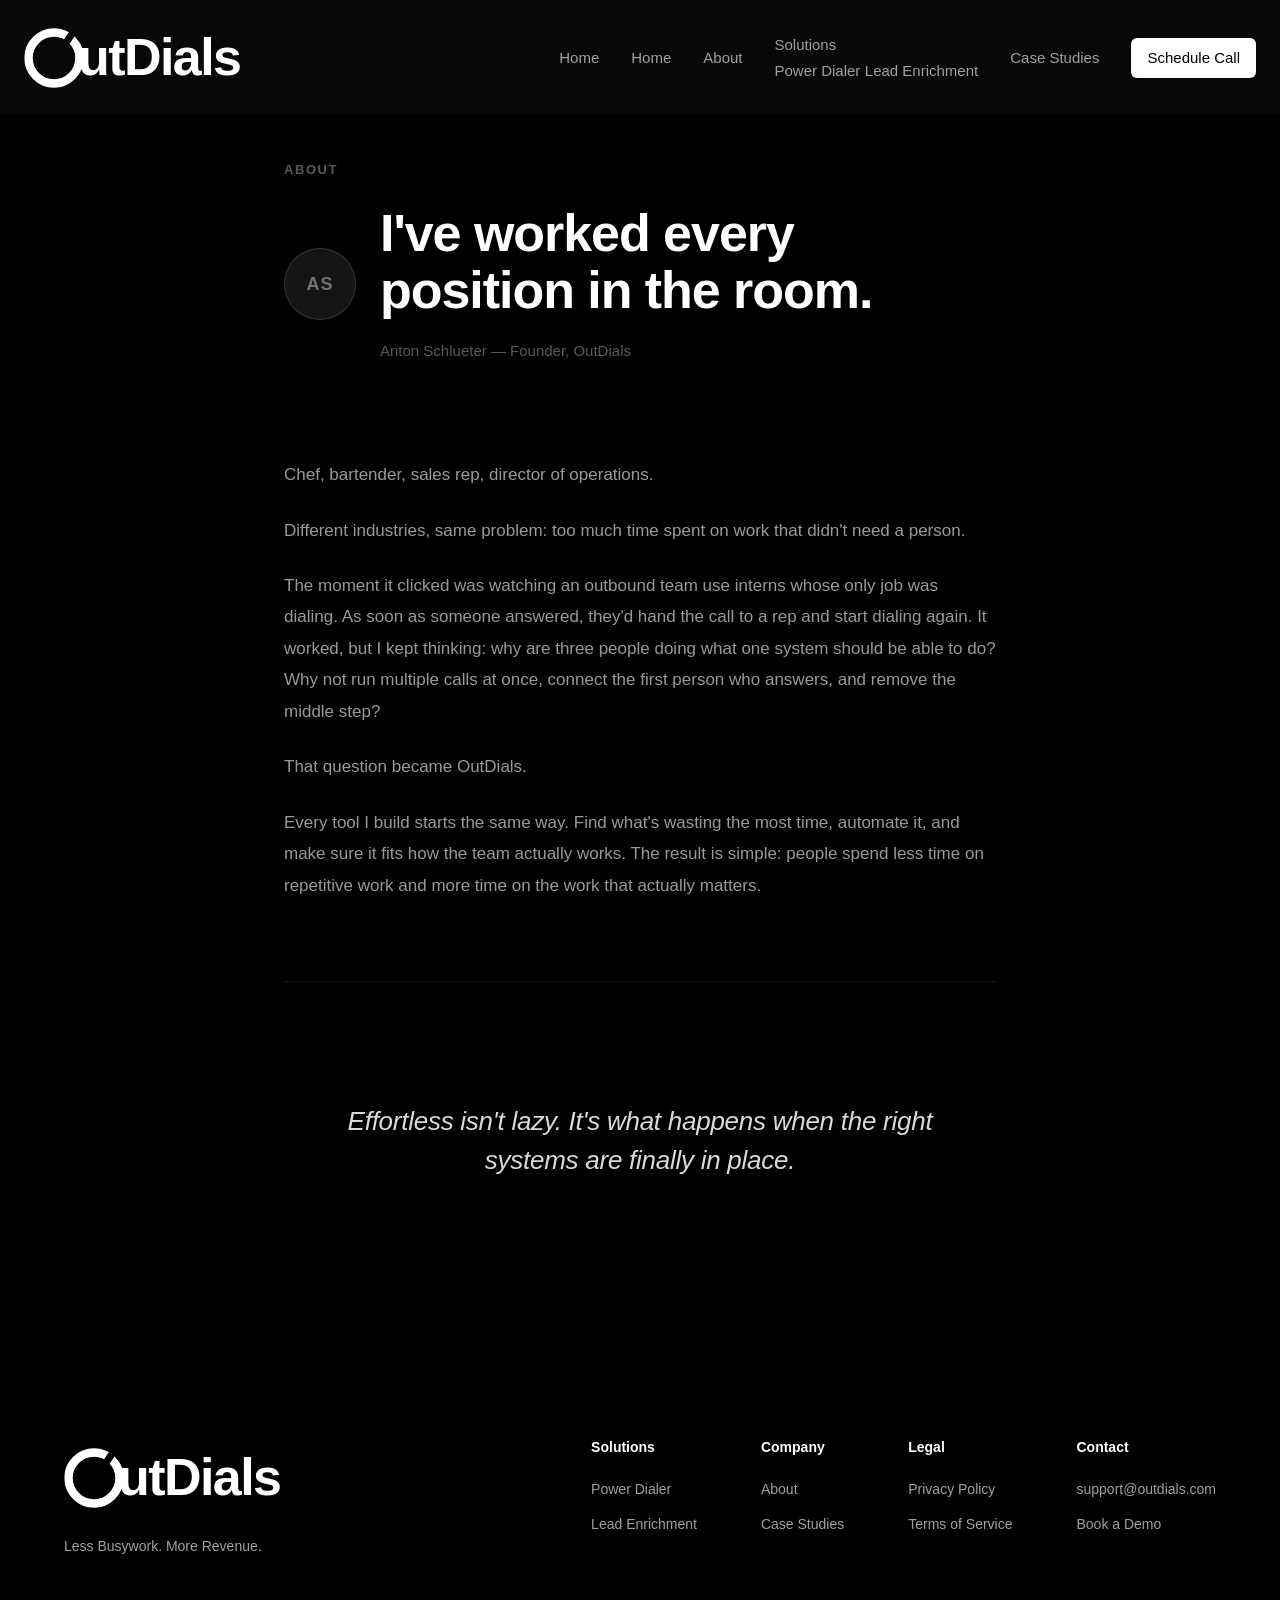
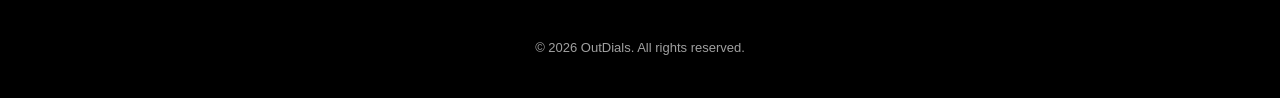
==== commit 08a4f278: "Update about.html" ====
--- a/about.html
+++ b/about.html
@@ -206,11 +206,37 @@
             transform: translateY(0);
         }
 
-        @media (max-width: 640px) {
-            .about-hero h1 { font-size: 36px; }
-            .about-quote blockquote { font-size: 20px; }
-            .about-pillars { flex-direction: column; }
-        }
+        .about-founder-row {
+  display: flex;
+  align-items: center;
+  gap: 24px;
+  margin-bottom: 0;
+}
+
+.about-founder-photo {
+  flex-shrink: 0;
+}
+
+.photo-placeholder {
+  width: 72px;
+  height: 72px;
+  border-radius: 50%;
+  background: rgba(255,255,255,0.08);
+  border: 1px solid rgba(255,255,255,0.15);
+  display: flex;
+  align-items: center;
+  justify-content: center;
+  font-size: 18px;
+  font-weight: 600;
+  color: rgba(255,255,255,0.4);
+  letter-spacing: 0.05em;
+}
+
+@media (max-width: 640px) {
+  .about-hero h1 { font-size: 36px; }
+  .about-quote blockquote { font-size: 20px; }
+  .about-pillars { flex-direction: column; }
+}
     </style>
 </head>
 <body>
@@ -234,100 +260,57 @@
             </a>
             <div class="nav-links">
                 <a href="./">Home</a>
-<a href="about.html" style="color: #ffffff;">About</a>
+<a href="./">Home</a>
+<a href="about.html">About</a>
 <div class="product-dropdown">
   <span class="dropdown-toggle" style="font-size: 15px !important; font-weight: 400 !important;">Solutions</span>
-                    <div class="dropdown-menu">
-                        <a href="product/dialer.html">Power Dialer</a>
-                        <a href="product/enrichment.html">Lead Enrichment</a>
-                    </div>
-                </div>
-                <a href="https://calendly.com/outdials/demo" target="_blank" class="nav-cta">Schedule Call</a>
+  <div class="dropdown-menu">
+    <a href="product/dialer.html">Power Dialer</a>
+    <a href="product/enrichment.html">Lead Enrichment</a>
+  </div>
+</div>
+<a href="case-studies.html">Case Studies</a>
+<a href="https://calendly.com/outdials/demo" target="_blank" class="nav-cta">Schedule Call</a>
             </div>
         </div>
     </nav>
 
     <main class="about-page">
 
-        <!-- Hero -->
-        <div class="about-hero fade-up">
-            <p class="about-hero-label">About</p>
-            <h1>I've worked every position in the room.</h1>
-            <p class="about-hero-founder">Anton Schlueter — Founder, OutDials</p>
-        </div>
-
-        <!-- Story -->
-        <div class="about-section fade-up">
-            <p class="about-section-label">The Story</p>
-
-            <div class="career-track">
-                <div class="career-stop">
-                    <span class="career-stop-label">Chef</span>
-                </div>
-                <span class="career-arrow">→</span>
-                <div class="career-stop">
-                    <span class="career-stop-label">Bartender</span>
-                </div>
-                <span class="career-arrow">→</span>
-                <div class="career-stop">
-                    <span class="career-stop-label">Sales Rep</span>
-                </div>
-                <span class="career-arrow">→</span>
-                <div class="career-stop">
-                    <span class="career-stop-label">Director of Operations</span>
-                </div>
-            </div>
-
-            <div class="about-body">
-                <p>Four completely different jobs. Same problem in every single one.</p>
-                <p>Time kept disappearing into the wrong things — inventory checks, onboarding paperwork, manual reporting. Hours that had nothing to do with actually making money. I watched it happen in kitchens, behind bars, on sales floors, and in boardrooms.</p>
-                <p>At some point it stopped being a coincidence. <strong>Most businesses don't have a people problem. They have a process problem.</strong></p>
-            </div>
-        </div>
-
-        <div class="about-divider"></div>
-
-        <!-- What OutDials Is -->
-        <div class="about-section fade-up">
-            <p class="about-section-label">What We Do</p>
-            <div class="about-pillars">
-                <div class="about-pillar">
-                    <p class="pillar-number">01</p>
-                    <p class="pillar-title">Audit</p>
-                    <p class="pillar-desc">We find where your team's time actually goes — not where you think it goes.</p>
-                </div>
-                <div class="about-pillar">
-                    <p class="pillar-number">02</p>
-                    <p class="pillar-title">Build</p>
-                    <p class="pillar-desc">Custom automations built for your stack. No off-the-shelf software.</p>
-                </div>
-                <div class="about-pillar">
-                    <p class="pillar-number">03</p>
-                    <p class="pillar-title">Integrate</p>
-                    <p class="pillar-desc">We make sure it works inside your existing setup and your team actually uses it.</p>
-                </div>
-            </div>
-        </div>
-
-        <div class="about-divider"></div>
-
-        <!-- Philosophy -->
-        <div class="about-quote fade-up">
-            <blockquote>"Effortless isn't lazy. It's what happens when the right systems are finally in place."</blockquote>
-        </div>
-
-        <div class="about-divider"></div>
-
-        <!-- CTA -->
-        <div class="about-cta fade-up">
-            <p>If any of this sounds familiar, let's talk.<br>Thirty minutes is enough to find the problem.</p>
-            <a href="https://calendly.com/outdials/demo" target="_blank" rel="noopener noreferrer" class="btn-primary glow-button">
-                Schedule Call
-            </a>
-        </div>
-
-    </main>
-
+  <!-- Hero -->
+  <div class="about-hero fade-up">
+    <p class="about-hero-label">About</p>
+
+    <div class="about-founder-row">
+      <div class="about-founder-photo">
+        <div class="photo-placeholder">AS</div>
+      </div>
+      <div>
+        <h1>I've worked every position in the room.</h1>
+        <p class="about-hero-founder">Anton Schlueter — Founder, OutDials</p>
+      </div>
+    </div>
+  </div>
+
+  <!-- Story -->
+  <div class="about-section fade-up">
+    <div class="about-body">
+      <p>Chef, bartender, sales rep, director of operations.</p>
+      <p>Different industries, same problem: too much time spent on work that didn't need a person.</p>
+      <p>The moment it clicked was watching an outbound team use interns whose only job was dialing. As soon as someone answered, they'd hand the call to a rep and start dialing again. It worked, but I kept thinking: why are three people doing what one system should be able to do? Why not run multiple calls at once, connect the first person who answers, and remove the middle step?</p>
+      <p>That question became OutDials.</p>
+      <p>Every tool I build starts the same way. Find what's wasting the most time, automate it, and make sure it fits how the team actually works. The result is simple: people spend less time on repetitive work and more time on the work that actually matters.</p>
+    </div>
+  </div>
+
+  <div class="about-divider"></div>
+
+  <!-- Philosophy -->
+  <div class="about-quote fade-up">
+    <blockquote>Effortless isn't lazy. It's what happens when the right systems are finally in place.</blockquote>
+  </div>
+
+</main>
     <!-- Footer -->
     <footer class="footer">
         <div class="container">
@@ -356,9 +339,10 @@
                         <a href="product/enrichment.html">Lead Enrichment</a>
                     </div>
                     <div class="footer-column">
-                        <h4>Company</h4>
-                        <a href="about.html">About</a>
-                    </div>
+  <h4>Company</h4>
+  <a href="about.html">About</a>
+  <a href="case-studies.html">Case Studies</a>
+</div>
                     <div class="footer-column">
                         <h4>Legal</h4>
                         <a href="/privacy.html">Privacy Policy</a>
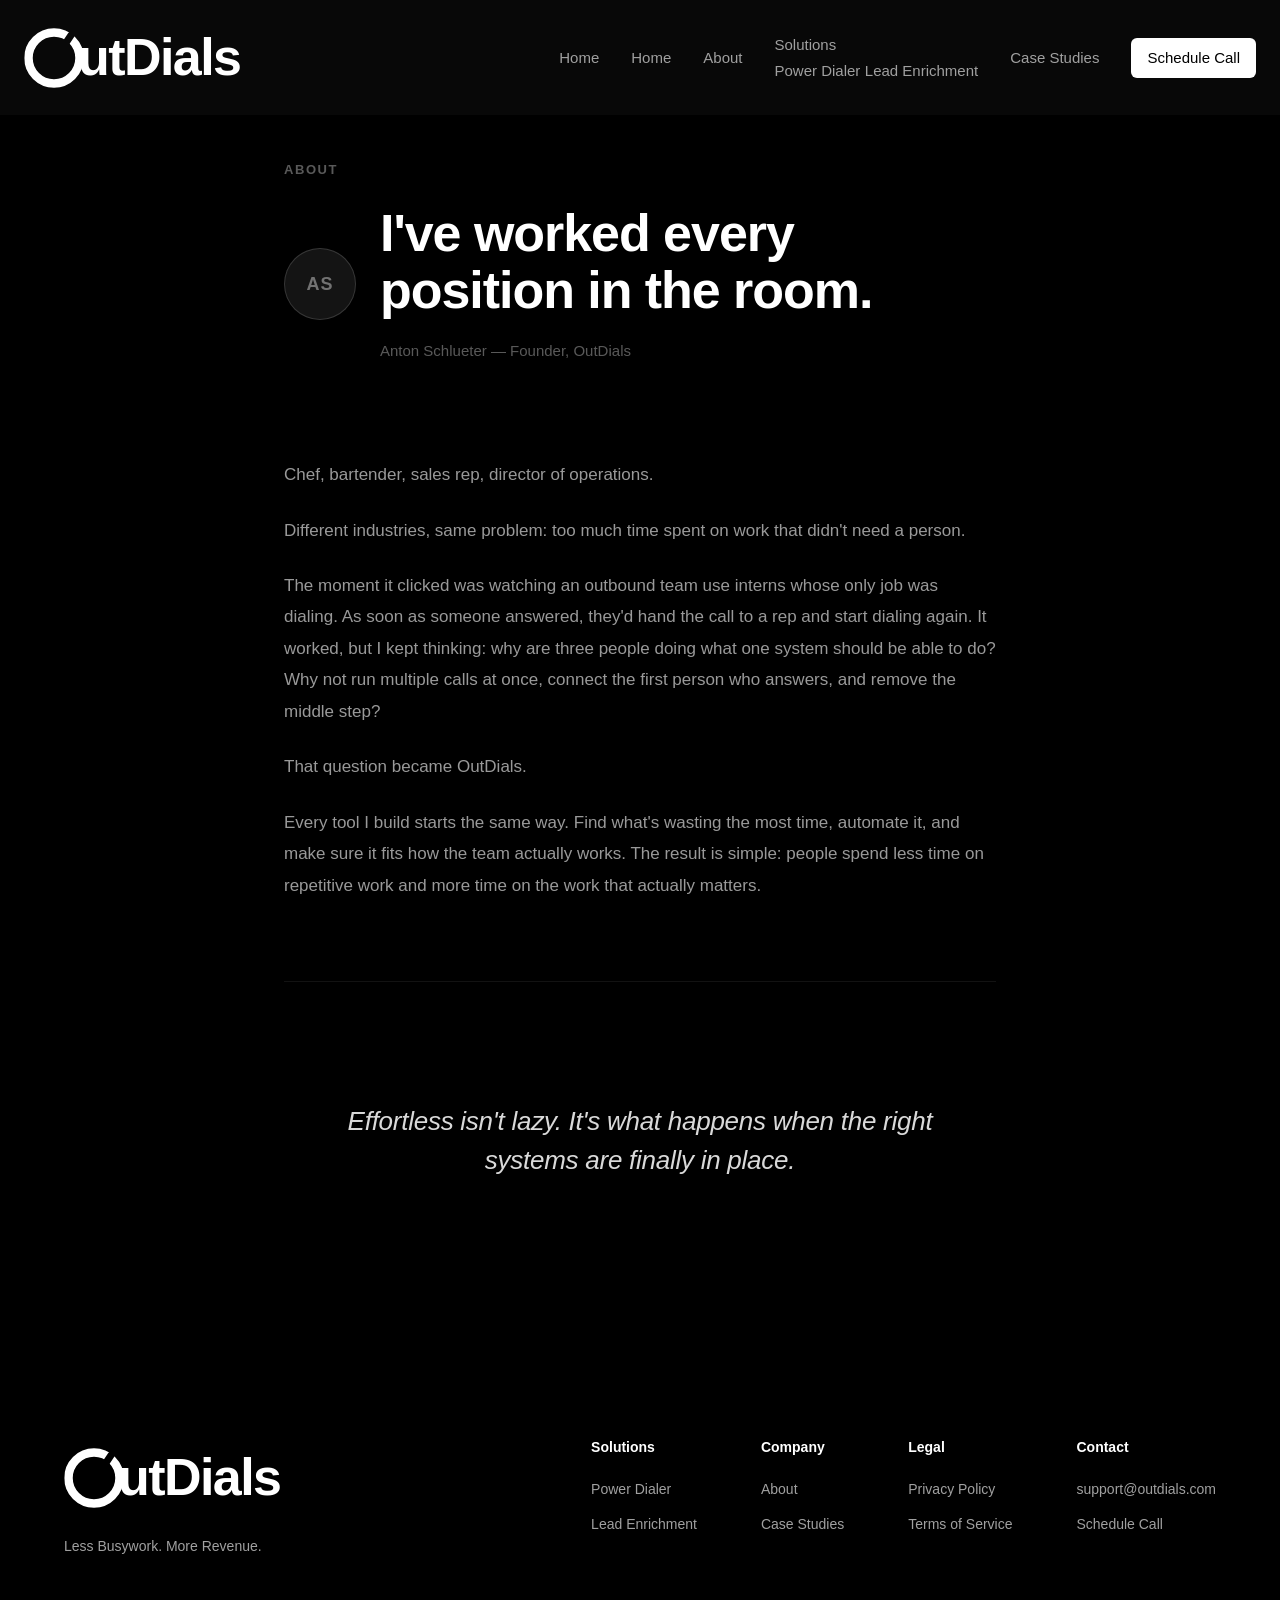
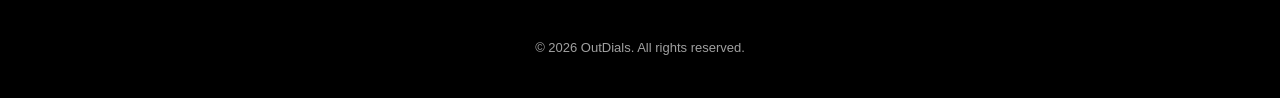
==== commit 3b0ab1a4: "Update about.html" ====
--- a/about.html
+++ b/about.html
@@ -351,7 +351,7 @@
                     <div class="footer-column">
                         <h4>Contact</h4>
                         <a href="mailto:support@outdials.com">support@outdials.com</a>
-                        <a href="https://calendly.com/outdials/demo" target="_blank">Book a Demo</a>
+                        <a href="https://calendly.com/outdials/demo" target="_blank">Schedule Call</a>
                     </div>
                 </div>
             </div>
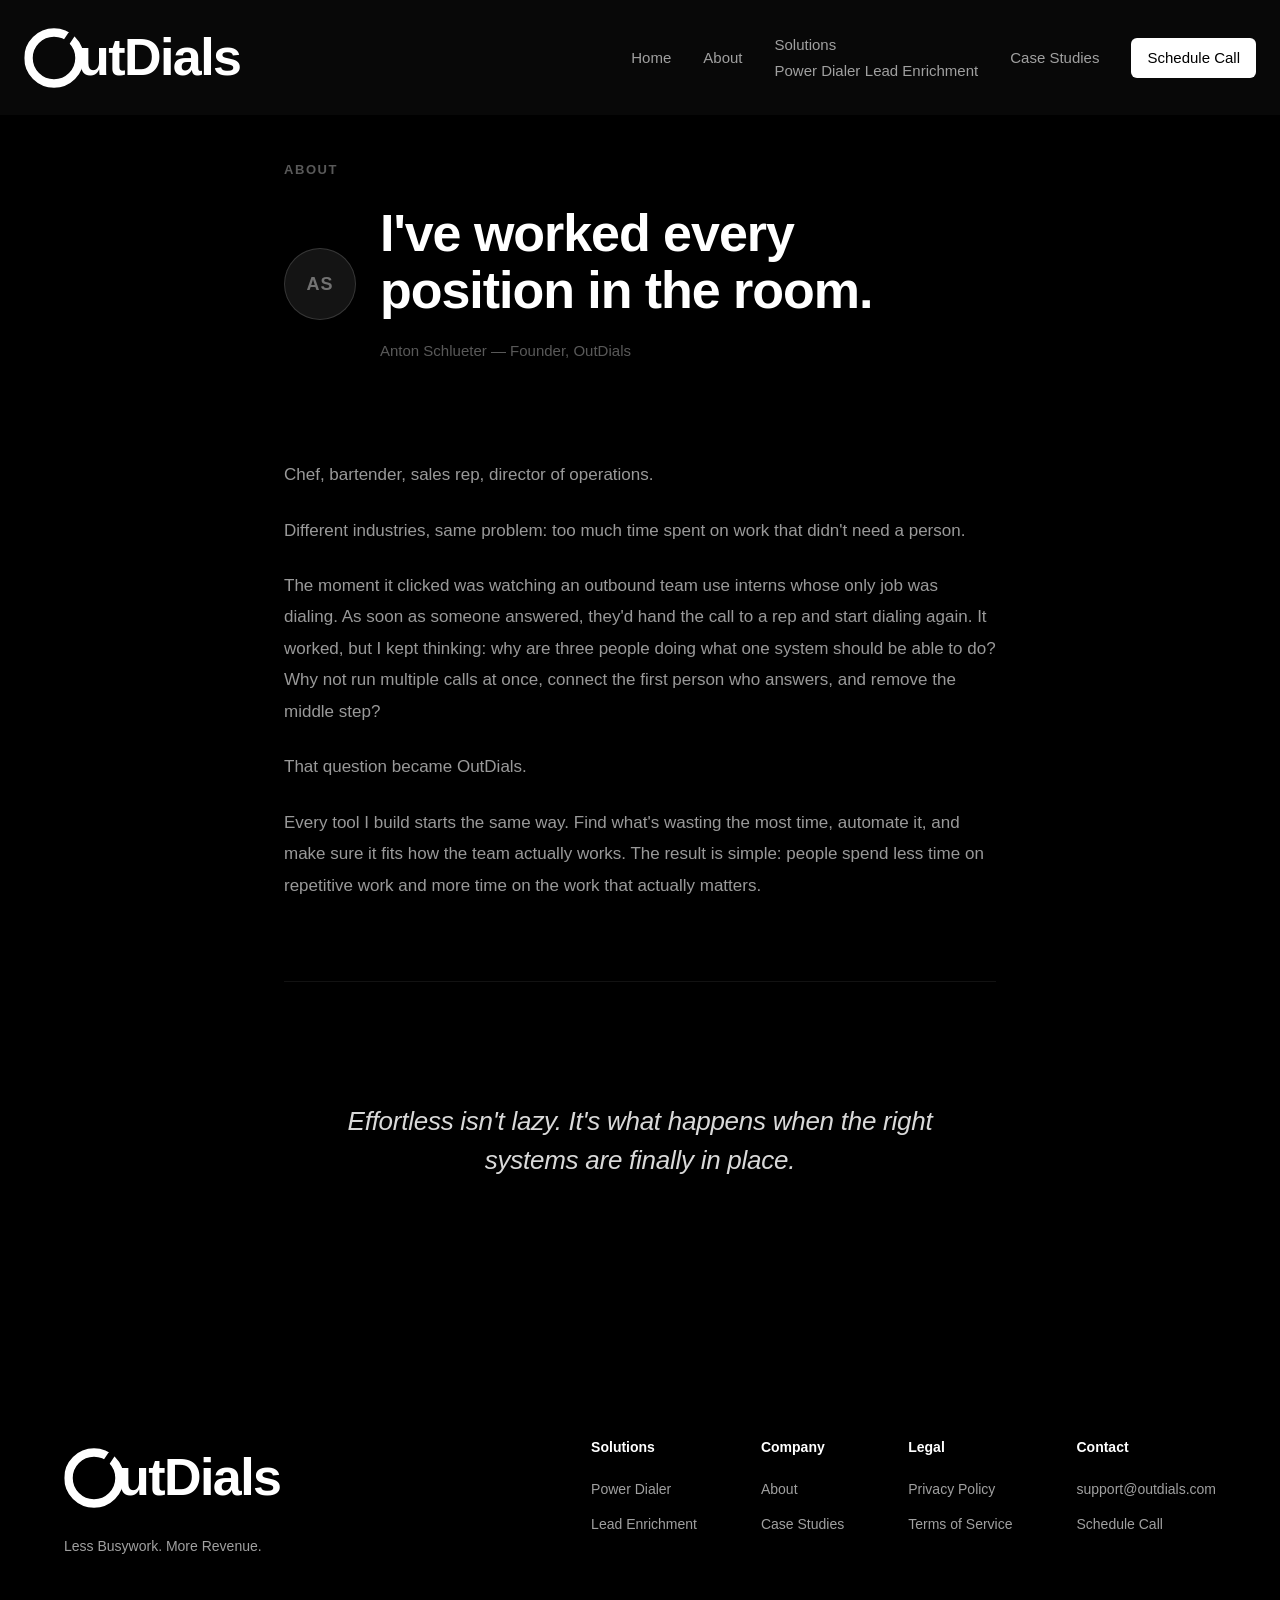
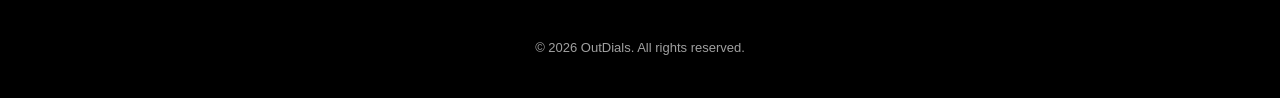
==== commit 43cd9e97: "Update about.html" ====
--- a/about.html
+++ b/about.html
@@ -260,7 +260,6 @@
             </a>
             <div class="nav-links">
                 <a href="./">Home</a>
-<a href="./">Home</a>
 <a href="about.html">About</a>
 <div class="product-dropdown">
   <span class="dropdown-toggle" style="font-size: 15px !important; font-weight: 400 !important;">Solutions</span>
@@ -363,18 +362,20 @@
 
     <script>
         /* ── Nav dropdown ── */
-        const productDropdown = document.querySelector('.product-dropdown');
-        const dropdownToggle = document.querySelector('.dropdown-toggle');
-
-        dropdownToggle.addEventListener('click', () => {
-            productDropdown.classList.toggle('active');
-        });
-
-        document.addEventListener('click', (e) => {
-            if (!productDropdown.contains(e.target)) {
-                productDropdown.classList.remove('active');
-            }
-        });
+        document.addEventListener('DOMContentLoaded', () => {
+  const productDropdown = document.querySelector('.product-dropdown');
+  const dropdownToggle = document.querySelector('.dropdown-toggle');
+
+  dropdownToggle.addEventListener('click', () => {
+    productDropdown.classList.toggle('active');
+  });
+
+  document.addEventListener('click', (e) => {
+    if (!productDropdown.contains(e.target)) {
+      productDropdown.classList.remove('active');
+    }
+  });
+});
 
         /* ── Scroll fade-up ── */
         const observer = new IntersectionObserver((entries) => {
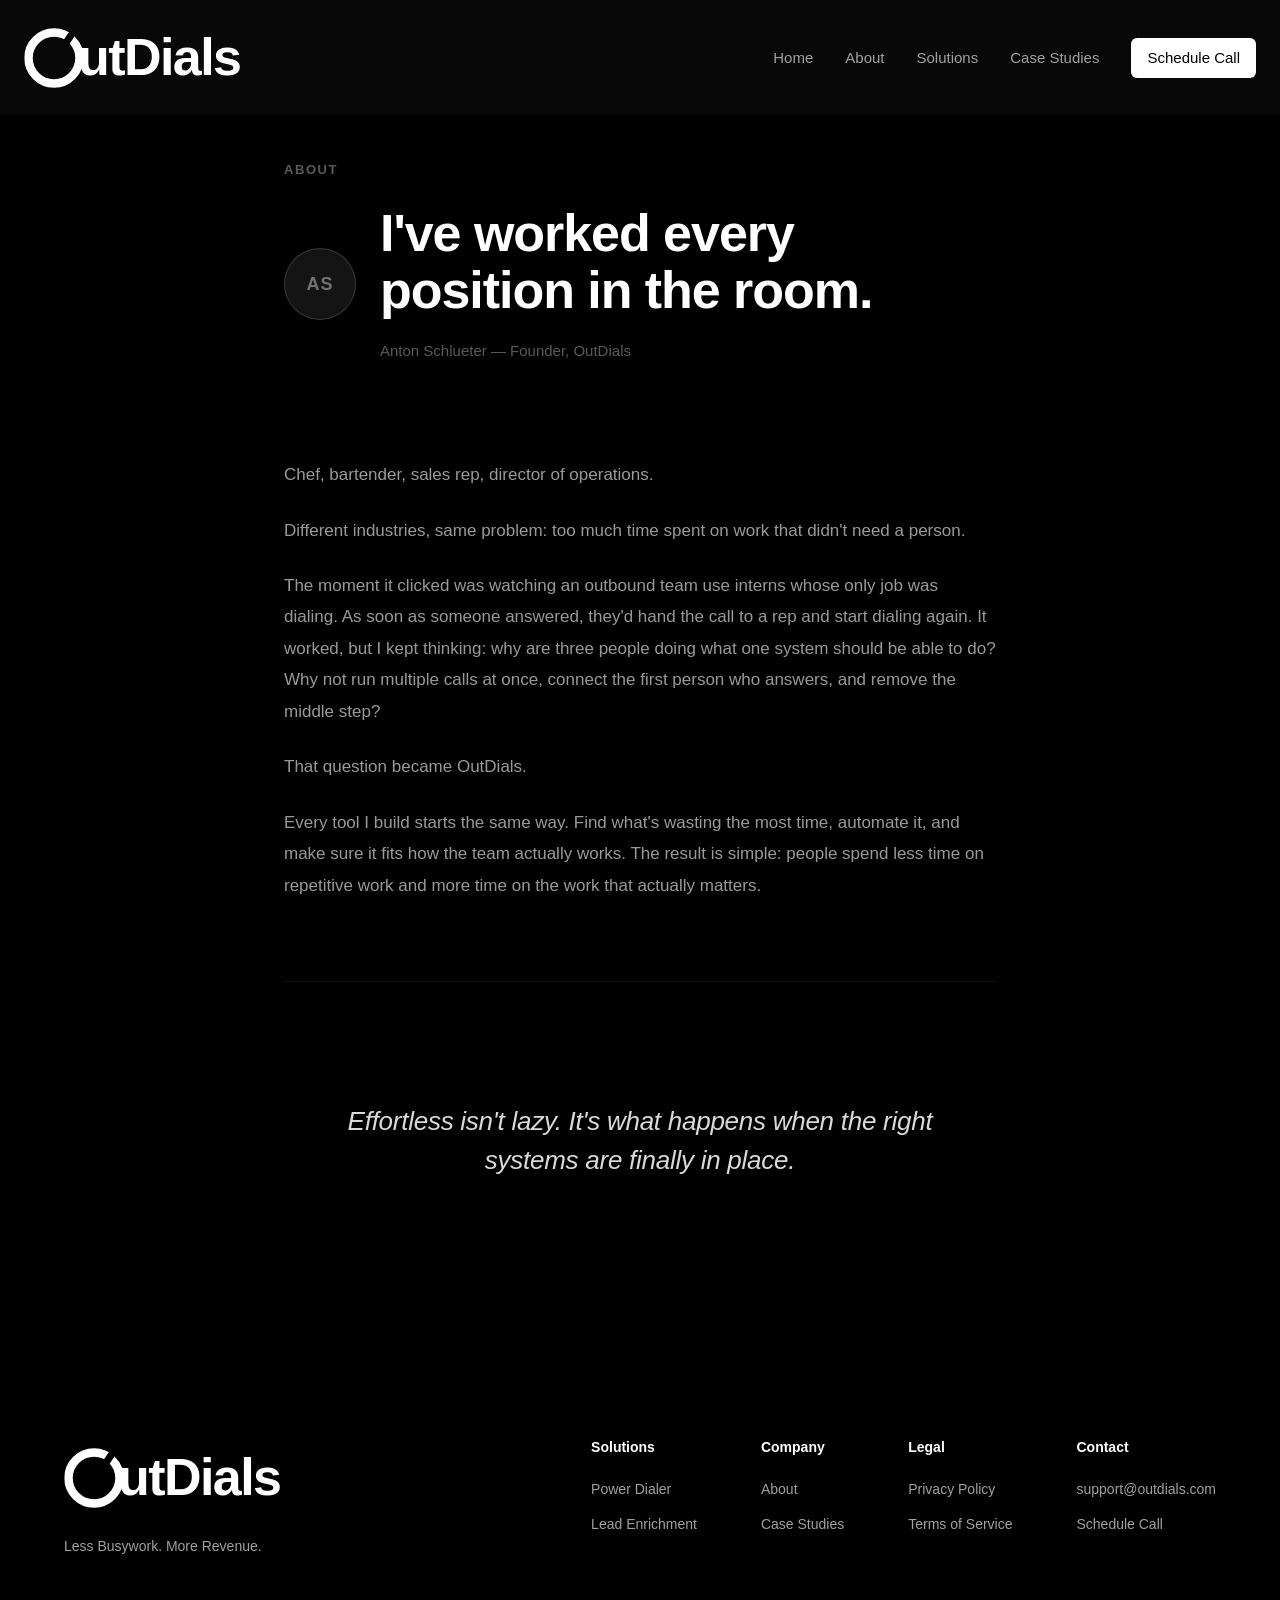
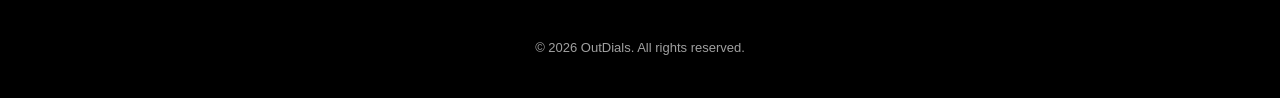
==== commit 0da69cf8: "Update about.html" ====
--- a/about.html
+++ b/about.html
@@ -232,6 +232,58 @@
   letter-spacing: 0.05em;
 }
 
+.product-dropdown {
+  position: relative;
+}
+
+.dropdown-menu {
+  display: none;
+  position: absolute;
+  top: calc(100% + 12px);
+  left: 50%;
+  transform: translateX(-50%);
+  background: rgba(15,15,15,0.95);
+  backdrop-filter: blur(16px);
+  border: 1px solid rgba(255,255,255,0.1);
+  border-radius: 12px;
+  padding: 8px;
+  min-width: 160px;
+  z-index: 100;
+}
+
+.product-dropdown.active .dropdown-menu {
+  display: block;
+}
+
+.dropdown-menu a {
+  display: block;
+  padding: 10px 16px;
+  border-radius: 8px;
+  color: rgba(255,255,255,0.7);
+  font-size: 14px;
+  text-decoration: none;
+  transition: all 0.15s ease;
+  white-space: nowrap;
+}
+
+.dropdown-menu a:hover {
+  background: rgba(255,255,255,0.08);
+  color: #ffffff;
+}
+
+.dropdown-toggle {
+  cursor: pointer;
+  color: var(--text-secondary);
+  font-size: 15px;
+  font-weight: 400;
+  user-select: none;
+  transition: color 0.2s;
+}
+
+.dropdown-toggle:hover {
+  color: #ffffff !important;
+}
+        
 @media (max-width: 640px) {
   .about-hero h1 { font-size: 36px; }
   .about-quote blockquote { font-size: 20px; }
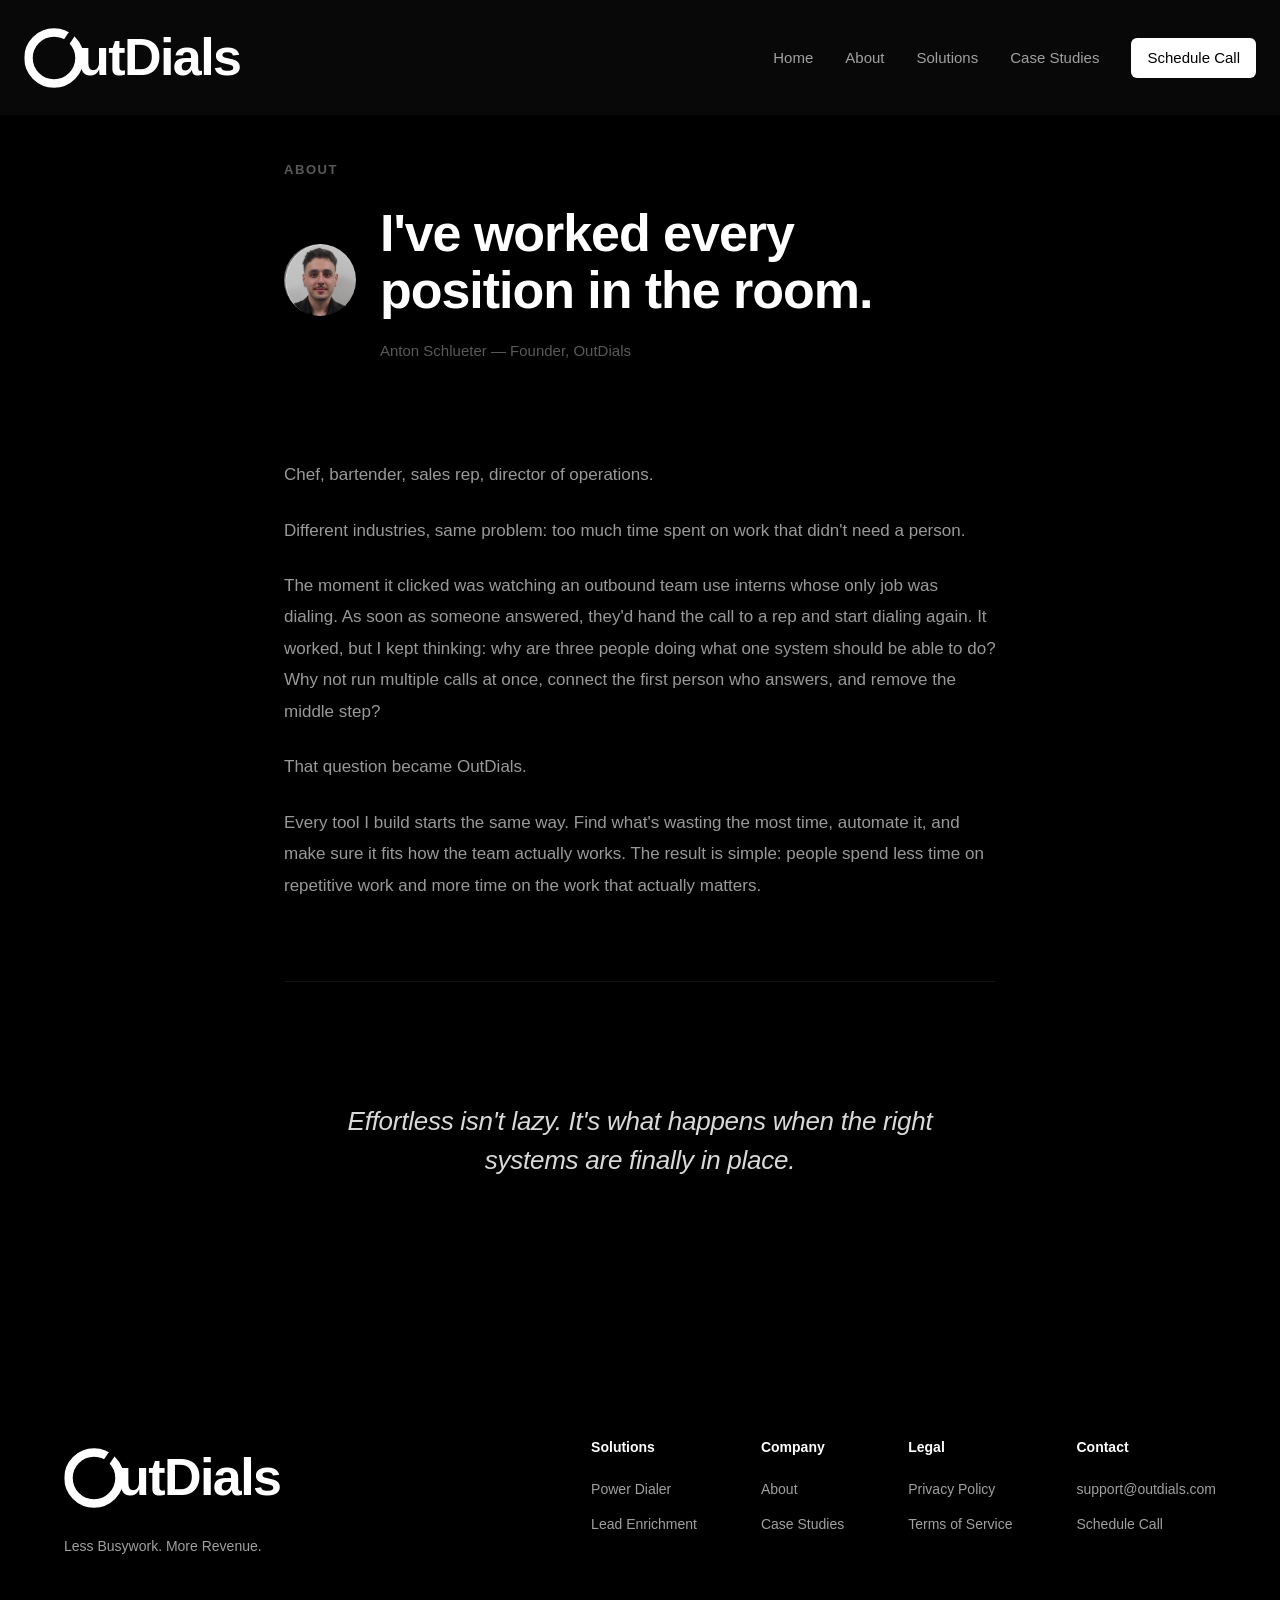
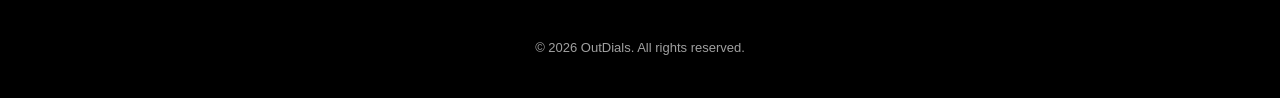
==== commit 1652ce96: "Update about.html" ====
--- a/about.html
+++ b/about.html
@@ -334,7 +334,7 @@
 
     <div class="about-founder-row">
       <div class="about-founder-photo">
-        <div class="photo-placeholder">AS</div>
+        <img src="anton.jpg" alt="Anton Schlueter" style="width:72px;height:72px;border-radius:50%;object-fit:cover;">
       </div>
       <div>
         <h1>I've worked every position in the room.</h1>
